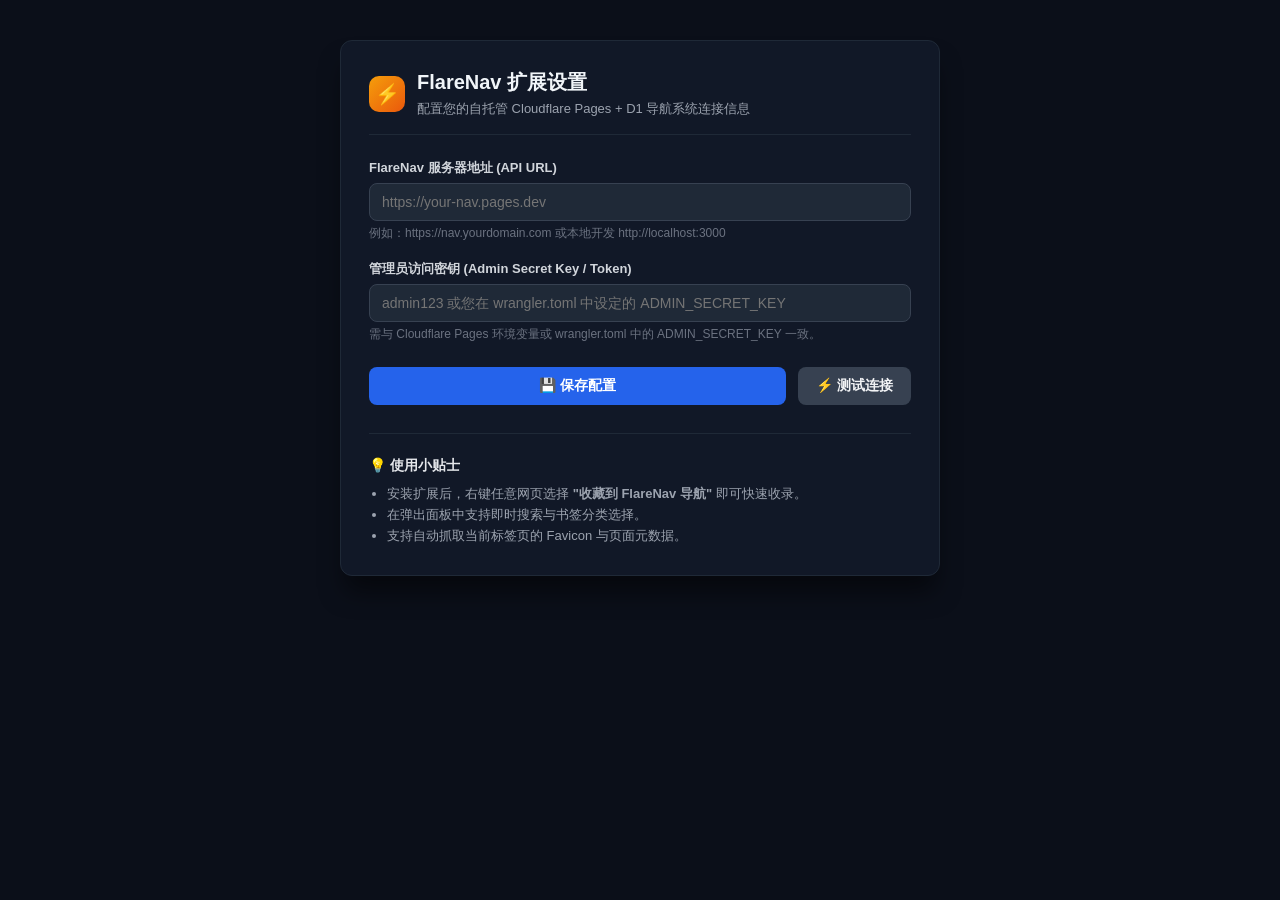
==== extension/options.html @ d93fbca4 "feat: initialize project structure for FlareNav Setup base project scaffolding with React, Vite, Tai" ====
<!DOCTYPE html>
<html lang="zh-CN">
<head>
  <meta charset="UTF-8">
  <meta name="viewport" content="width=device-width, initial-scale=1.0">
  <title>FlareNav 扩展选项与配置</title>
  <style>
    * {
      box-sizing: border-box;
      margin: 0;
      padding: 0;
      font-family: -apple-system, BlinkMacSystemFont, "Segoe UI", Roboto, sans-serif;
    }
    body {
      background: #0b0f19;
      color: #f1f5f9;
      padding: 40px 20px;
      display: flex;
      justify-content: center;
    }
    .container {
      max-width: 600px;
      width: 100%;
      background: #111827;
      border: 1px solid #1f2937;
      border-radius: 12px;
      padding: 28px;
      box-shadow: 0 20px 25px -5px rgba(0, 0, 0, 0.5);
    }
    .header {
      display: flex;
      align-items: center;
      gap: 12px;
      margin-bottom: 24px;
      padding-bottom: 16px;
      border-bottom: 1px solid #1f2937;
    }
    .logo {
      width: 36px;
      height: 36px;
      background: linear-gradient(135deg, #f59e0b, #ea580c);
      border-radius: 10px;
      display: flex;
      align-items: center;
      justify-content: center;
      font-size: 20px;
    }
    h1 {
      font-size: 20px;
      font-weight: 700;
    }
    p.desc {
      font-size: 13px;
      color: #9ca3af;
      margin-top: 4px;
    }
    .form-group {
      margin-bottom: 18px;
    }
    label {
      display: block;
      font-size: 13px;
      font-weight: 600;
      color: #d1d5db;
      margin-bottom: 6px;
    }
    input {
      width: 100%;
      padding: 10px 12px;
      background: #1f2937;
      border: 1px solid #374151;
      border-radius: 8px;
      color: #f9fafb;
      font-size: 14px;
      outline: none;
      transition: border-color 0.2s;
    }
    input:focus {
      border-color: #3b82f6;
    }
    .help-text {
      font-size: 12px;
      color: #6b7280;
      margin-top: 4px;
    }
    .btn-row {
      display: flex;
      gap: 12px;
      margin-top: 24px;
    }
    button {
      padding: 10px 18px;
      border-radius: 8px;
      font-size: 14px;
      font-weight: 600;
      cursor: pointer;
      border: none;
      transition: background 0.2s, opacity 0.2s;
    }
    .btn-primary {
      background: #2563eb;
      color: #ffffff;
      flex: 1;
    }
    .btn-primary:hover {
      background: #1d4ed8;
    }
    .btn-secondary {
      background: #374151;
      color: #f3f4f6;
    }
    .btn-secondary:hover {
      background: #4b5563;
    }
    .status-box {
      margin-top: 18px;
      padding: 12px;
      border-radius: 8px;
      font-size: 13px;
      display: none;
    }
    .status-box.success {
      display: block;
      background: rgba(16, 185, 129, 0.15);
      border: 1px solid #059669;
      color: #6ee7b7;
    }
    .status-box.error {
      display: block;
      background: rgba(239, 68, 68, 0.15);
      border: 1px solid #dc2626;
      color: #fca5a5;
    }
    .doc-section {
      margin-top: 28px;
      padding-top: 20px;
      border-top: 1px solid #1f2937;
      font-size: 13px;
      color: #9ca3af;
      line-height: 1.6;
    }
    .doc-section code {
      background: #1f2937;
      padding: 2px 6px;
      border-radius: 4px;
      color: #38bdf8;
      font-family: monospace;
    }
  </style>
</head>
<body>
  <div class="container">
    <div class="header">
      <div class="logo">⚡</div>
      <div>
        <h1>FlareNav 扩展设置</h1>
        <p class="desc">配置您的自托管 Cloudflare Pages + D1 导航系统连接信息</p>
      </div>
    </div>

    <div class="form-group">
      <label for="apiUrl">FlareNav 服务器地址 (API URL)</label>
      <input type="url" id="apiUrl" placeholder="https://your-nav.pages.dev" required />
      <p class="help-text">例如：<code>https://nav.yourdomain.com</code> 或本地开发 <code>http://localhost:3000</code></p>
    </div>

    <div class="form-group">
      <label for="secretToken">管理员访问密钥 (Admin Secret Key / Token)</label>
      <input type="password" id="secretToken" placeholder="admin123 或您在 wrangler.toml 中设定的 ADMIN_SECRET_KEY" />
      <p class="help-text">需与 Cloudflare Pages 环境变量或 <code>wrangler.toml</code> 中的 <code>ADMIN_SECRET_KEY</code> 一致。</p>
    </div>

    <div class="btn-row">
      <button id="saveBtn" class="btn-primary">💾 保存配置</button>
      <button id="testBtn" class="btn-secondary">⚡ 测试连接</button>
    </div>

    <div id="statusBox" class="status-box"></div>

    <div class="doc-section">
      <h3 style="color:#e5e7eb; font-size:14px; margin-bottom:8px;">💡 使用小贴士</h3>
      <ul style="padding-left: 18px;">
        <li>安装扩展后，右键任意网页选择 <strong>"收藏到 FlareNav 导航"</strong> 即可快速收录。</li>
        <li>在弹出面板中支持即时搜索与书签分类选择。</li>
        <li>支持自动抓取当前标签页的 Favicon 与页面元数据。</li>
      </ul>
    </div>
  </div>

  <script src="options.js"></script>
</body>
</html>
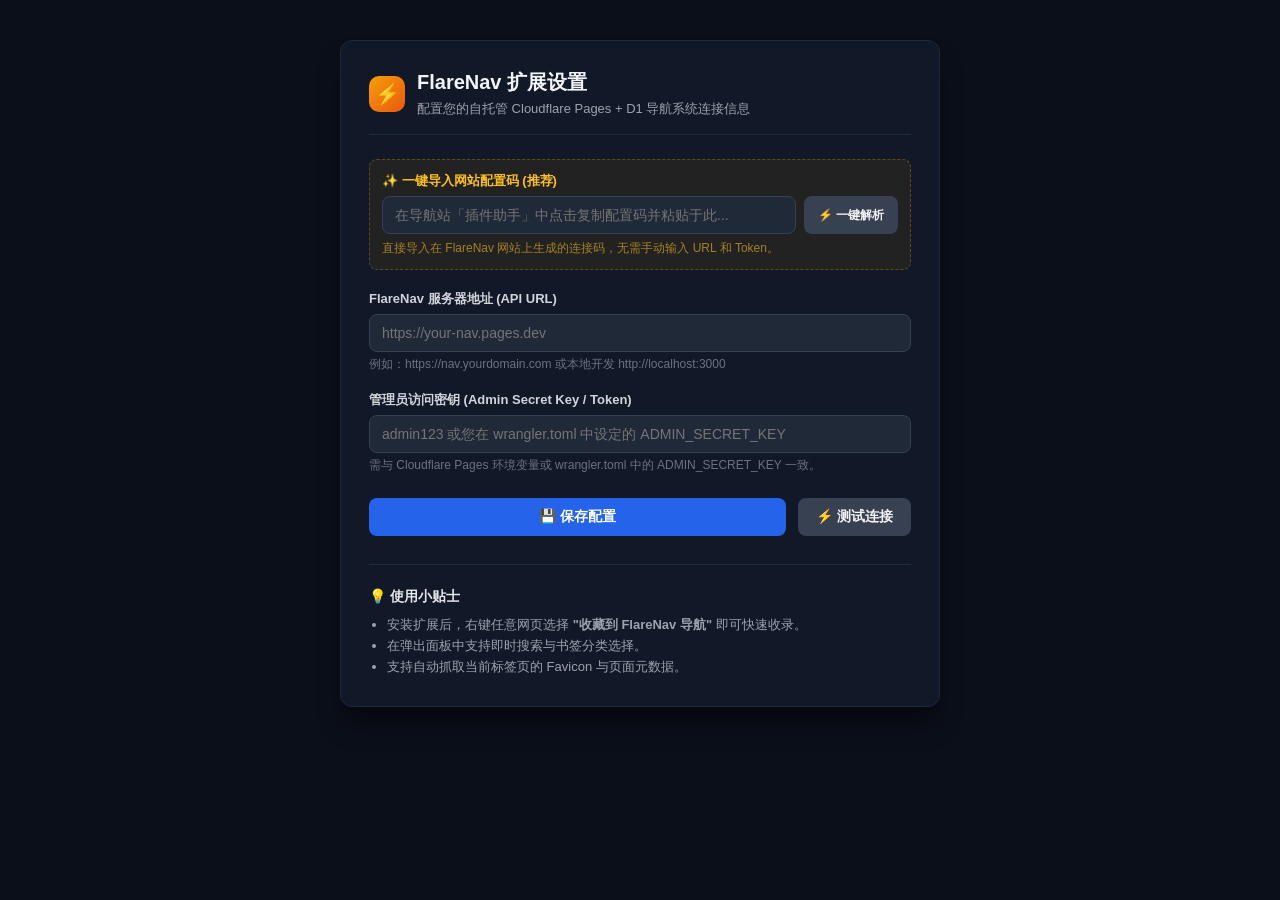
==== commit 7f064770: "feat: add Cloudflare Zero Trust auth and quick-import - Integrate Cloudflare Zero Trust header authe" ====
--- a/extension/options.html
+++ b/extension/options.html
@@ -158,6 +158,15 @@
       </div>
     </div>
 
+    <div class="form-group" style="background: rgba(245, 158, 11, 0.08); border: 1px dashed rgba(245, 158, 11, 0.3); border-radius: 8px; padding: 12px; margin-bottom: 20px;">
+      <label for="quickCodeInput" style="color: #fbbf24;">✨ 一键导入网站配置码 (推荐)</label>
+      <div style="display: flex; gap: 8px; margin-top: 6px;">
+        <input type="text" id="quickCodeInput" placeholder="在导航站「插件助手」中点击复制配置码并粘贴于此..." style="flex:1;" />
+        <button id="importCodeBtn" class="btn-secondary" style="white-space:nowrap; padding: 8px 14px; font-size:12px;">⚡ 一键解析</button>
+      </div>
+      <p class="help-text" style="color:#fbbf2499; margin-top:6px;">直接导入在 FlareNav 网站上生成的连接码，无需手动输入 URL 和 Token。</p>
+    </div>
+
     <div class="form-group">
       <label for="apiUrl">FlareNav 服务器地址 (API URL)</label>
       <input type="url" id="apiUrl" placeholder="https://your-nav.pages.dev" required />
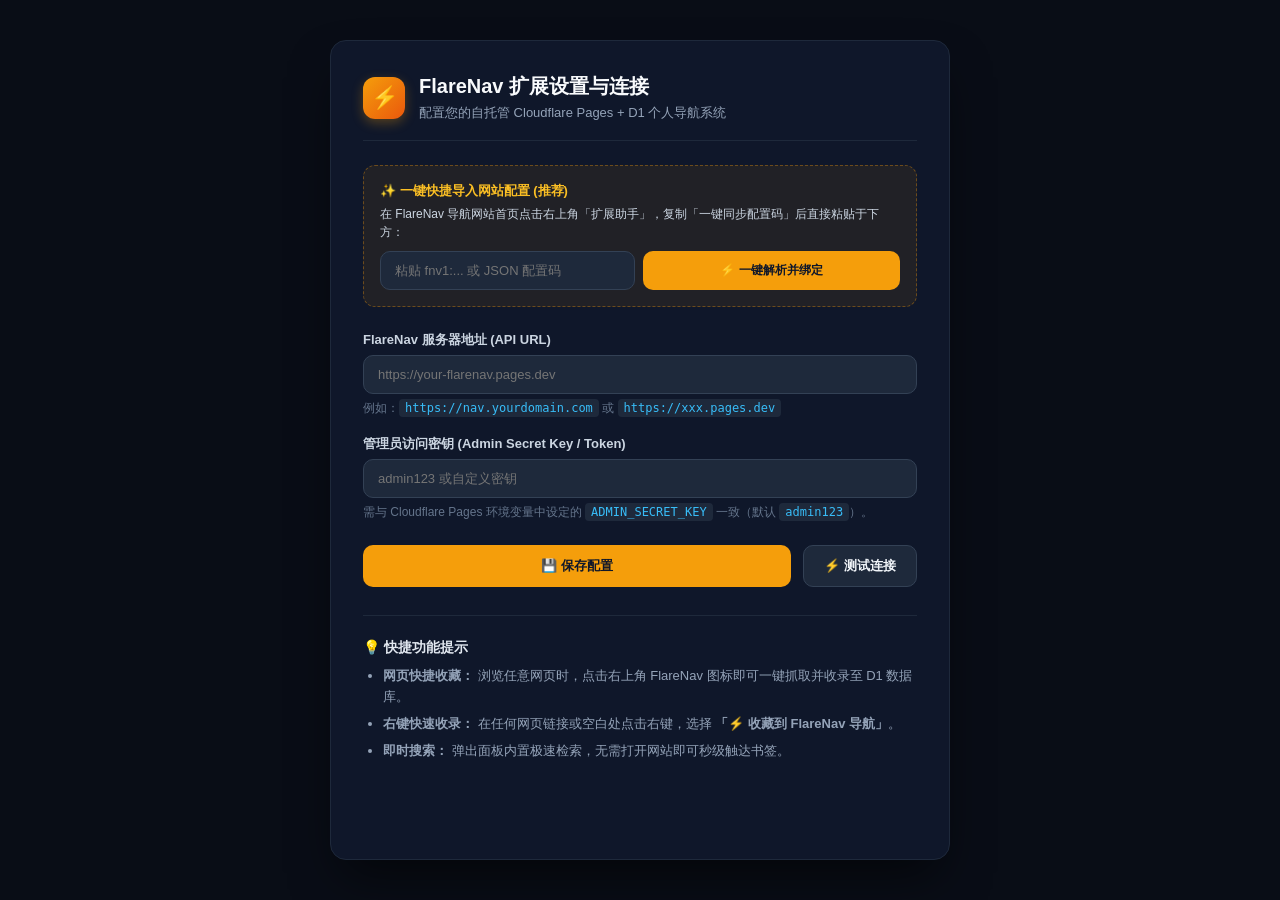
==== commit a1465472: "feat: upgrade UI, branding, and extension features - Refactor FlareNav branding and meta information" ====
--- a/extension/options.html
+++ b/extension/options.html
@@ -4,6 +4,7 @@
   <meta charset="UTF-8">
   <meta name="viewport" content="width=device-width, initial-scale=1.0">
   <title>FlareNav 扩展选项与配置</title>
+  <link rel="icon" type="image/png" href="icons/icon-32.png">
   <style>
     * {
       box-sizing: border-box;
@@ -12,47 +13,65 @@
       font-family: -apple-system, BlinkMacSystemFont, "Segoe UI", Roboto, sans-serif;
     }
     body {
-      background: #0b0f19;
+      background: #090d16;
       color: #f1f5f9;
       padding: 40px 20px;
       display: flex;
       justify-content: center;
+      min-height: 100vh;
     }
     .container {
-      max-width: 600px;
+      max-width: 620px;
       width: 100%;
-      background: #111827;
-      border: 1px solid #1f2937;
+      background: #0f172a;
+      border: 1px solid #1e293b;
+      border-radius: 16px;
+      padding: 32px;
+      box-shadow: 0 25px 50px -12px rgba(0, 0, 0, 0.6);
+    }
+    .header {
+      display: flex;
+      align-items: center;
+      gap: 14px;
+      margin-bottom: 24px;
+      padding-bottom: 18px;
+      border-bottom: 1px solid #1e293b;
+    }
+    .logo {
+      width: 42px;
+      height: 42px;
+      background: linear-gradient(135deg, #f59e0b, #ea580c);
       border-radius: 12px;
-      padding: 28px;
-      box-shadow: 0 20px 25px -5px rgba(0, 0, 0, 0.5);
-    }
-    .header {
-      display: flex;
-      align-items: center;
-      gap: 12px;
-      margin-bottom: 24px;
-      padding-bottom: 16px;
-      border-bottom: 1px solid #1f2937;
-    }
-    .logo {
-      width: 36px;
-      height: 36px;
-      background: linear-gradient(135deg, #f59e0b, #ea580c);
-      border-radius: 10px;
       display: flex;
       align-items: center;
       justify-content: center;
-      font-size: 20px;
+      font-size: 22px;
+      box-shadow: 0 4px 12px rgba(245, 158, 11, 0.3);
     }
     h1 {
       font-size: 20px;
       font-weight: 700;
+      color: #f8fafc;
     }
     p.desc {
       font-size: 13px;
-      color: #9ca3af;
+      color: #94a3b8;
       margin-top: 4px;
+    }
+    .quick-card {
+      background: rgba(245, 158, 11, 0.08);
+      border: 1px dashed rgba(245, 158, 11, 0.35);
+      border-radius: 12px;
+      padding: 16px;
+      margin-bottom: 24px;
+    }
+    .quick-card-title {
+      font-size: 13px;
+      font-weight: 700;
+      color: #fbbf24;
+      display: flex;
+      align-items: center;
+      gap: 6px;
     }
     .form-group {
       margin-bottom: 18px;
@@ -61,27 +80,37 @@
       display: block;
       font-size: 13px;
       font-weight: 600;
-      color: #d1d5db;
+      color: #cbd5e1;
       margin-bottom: 6px;
     }
     input {
       width: 100%;
-      padding: 10px 12px;
-      background: #1f2937;
-      border: 1px solid #374151;
-      border-radius: 8px;
-      color: #f9fafb;
-      font-size: 14px;
+      padding: 11px 14px;
+      background: #1e293b;
+      border: 1px solid #334155;
+      border-radius: 10px;
+      color: #f8fafc;
+      font-size: 13px;
       outline: none;
-      transition: border-color 0.2s;
+      transition: all 0.2s;
     }
     input:focus {
-      border-color: #3b82f6;
+      border-color: #f59e0b;
+      background: #1e293b;
+      box-shadow: 0 0 0 2px rgba(245, 158, 11, 0.15);
     }
     .help-text {
       font-size: 12px;
-      color: #6b7280;
-      margin-top: 4px;
+      color: #64748b;
+      margin-top: 5px;
+      line-height: 1.5;
+    }
+    .help-text code {
+      background: #1e293b;
+      padding: 2px 6px;
+      border-radius: 4px;
+      color: #38bdf8;
+      font-family: monospace;
     }
     .btn-row {
       display: flex;
@@ -89,35 +118,41 @@
       margin-top: 24px;
     }
     button {
-      padding: 10px 18px;
-      border-radius: 8px;
-      font-size: 14px;
-      font-weight: 600;
+      padding: 11px 20px;
+      border-radius: 10px;
+      font-size: 13px;
+      font-weight: 700;
       cursor: pointer;
       border: none;
-      transition: background 0.2s, opacity 0.2s;
+      transition: all 0.2s;
+      display: inline-flex;
+      align-items: center;
+      justify-content: center;
+      gap: 6px;
     }
     .btn-primary {
-      background: #2563eb;
-      color: #ffffff;
+      background: #f59e0b;
+      color: #0f172a;
       flex: 1;
     }
     .btn-primary:hover {
-      background: #1d4ed8;
+      background: #d97706;
     }
     .btn-secondary {
-      background: #374151;
-      color: #f3f4f6;
+      background: #1e293b;
+      color: #f1f5f9;
+      border: 1px solid #334155;
     }
     .btn-secondary:hover {
-      background: #4b5563;
+      background: #334155;
     }
     .status-box {
-      margin-top: 18px;
-      padding: 12px;
-      border-radius: 8px;
+      margin-top: 20px;
+      padding: 14px;
+      border-radius: 10px;
       font-size: 13px;
       display: none;
+      line-height: 1.5;
     }
     .status-box.success {
       display: block;
@@ -134,17 +169,21 @@
     .doc-section {
       margin-top: 28px;
       padding-top: 20px;
-      border-top: 1px solid #1f2937;
-      font-size: 13px;
-      color: #9ca3af;
+      border-top: 1px solid #1e293b;
+      font-size: 13px;
+      color: #94a3b8;
       line-height: 1.6;
     }
-    .doc-section code {
-      background: #1f2937;
-      padding: 2px 6px;
-      border-radius: 4px;
-      color: #38bdf8;
-      font-family: monospace;
+    .doc-section h3 {
+      color: #e2e8f0;
+      font-size: 14px;
+      margin-bottom: 8px;
+    }
+    .doc-section ul {
+      padding-left: 20px;
+    }
+    .doc-section li {
+      margin-bottom: 6px;
     }
   </style>
 </head>
@@ -153,30 +192,37 @@
     <div class="header">
       <div class="logo">⚡</div>
       <div>
-        <h1>FlareNav 扩展设置</h1>
-        <p class="desc">配置您的自托管 Cloudflare Pages + D1 导航系统连接信息</p>
+        <h1>FlareNav 扩展设置与连接</h1>
+        <p class="desc">配置您的自托管 Cloudflare Pages + D1 个人导航系统</p>
       </div>
     </div>
 
-    <div class="form-group" style="background: rgba(245, 158, 11, 0.08); border: 1px dashed rgba(245, 158, 11, 0.3); border-radius: 8px; padding: 12px; margin-bottom: 20px;">
-      <label for="quickCodeInput" style="color: #fbbf24;">✨ 一键导入网站配置码 (推荐)</label>
-      <div style="display: flex; gap: 8px; margin-top: 6px;">
-        <input type="text" id="quickCodeInput" placeholder="在导航站「插件助手」中点击复制配置码并粘贴于此..." style="flex:1;" />
-        <button id="importCodeBtn" class="btn-secondary" style="white-space:nowrap; padding: 8px 14px; font-size:12px;">⚡ 一键解析</button>
+    <!-- 1-Click Quick Import Card -->
+    <div class="quick-card">
+      <div class="quick-card-title">
+        <span>✨ 一键快捷导入网站配置 (推荐)</span>
       </div>
-      <p class="help-text" style="color:#fbbf2499; margin-top:6px;">直接导入在 FlareNav 网站上生成的连接码，无需手动输入 URL 和 Token。</p>
+      <p class="help-text" style="color: #cbd5e1; margin-bottom: 10px;">
+        在 FlareNav 导航网站首页点击右上角「扩展助手」，复制「一键同步配置码」后直接粘贴于下方：
+      </p>
+      <div style="display: flex; gap: 8px;">
+        <input type="text" id="quickCodeInput" placeholder="粘贴 fnv1:... 或 JSON 配置码" style="flex: 1;" />
+        <button id="importCodeBtn" class="btn-primary" style="white-space: nowrap; padding: 10px 16px; font-size: 12px;">
+          ⚡ 一键解析并绑定
+        </button>
+      </div>
     </div>
 
     <div class="form-group">
       <label for="apiUrl">FlareNav 服务器地址 (API URL)</label>
-      <input type="url" id="apiUrl" placeholder="https://your-nav.pages.dev" required />
-      <p class="help-text">例如：<code>https://nav.yourdomain.com</code> 或本地开发 <code>http://localhost:3000</code></p>
+      <input type="url" id="apiUrl" placeholder="https://your-flarenav.pages.dev" required />
+      <p class="help-text">例如：<code>https://nav.yourdomain.com</code> 或 <code>https://xxx.pages.dev</code></p>
     </div>
 
     <div class="form-group">
       <label for="secretToken">管理员访问密钥 (Admin Secret Key / Token)</label>
-      <input type="password" id="secretToken" placeholder="admin123 或您在 wrangler.toml 中设定的 ADMIN_SECRET_KEY" />
-      <p class="help-text">需与 Cloudflare Pages 环境变量或 <code>wrangler.toml</code> 中的 <code>ADMIN_SECRET_KEY</code> 一致。</p>
+      <input type="password" id="secretToken" placeholder="admin123 或自定义密钥" />
+      <p class="help-text">需与 Cloudflare Pages 环境变量中设定的 <code>ADMIN_SECRET_KEY</code> 一致（默认 <code>admin123</code>）。</p>
     </div>
 
     <div class="btn-row">
@@ -187,11 +233,11 @@
     <div id="statusBox" class="status-box"></div>
 
     <div class="doc-section">
-      <h3 style="color:#e5e7eb; font-size:14px; margin-bottom:8px;">💡 使用小贴士</h3>
-      <ul style="padding-left: 18px;">
-        <li>安装扩展后，右键任意网页选择 <strong>"收藏到 FlareNav 导航"</strong> 即可快速收录。</li>
-        <li>在弹出面板中支持即时搜索与书签分类选择。</li>
-        <li>支持自动抓取当前标签页的 Favicon 与页面元数据。</li>
+      <h3>💡 快捷功能提示</h3>
+      <ul>
+        <li><strong>网页快捷收藏：</strong> 浏览任意网页时，点击右上角 FlareNav 图标即可一键抓取并收录至 D1 数据库。</li>
+        <li><strong>右键快速收录：</strong> 在任何网页链接或空白处点击右键，选择 <strong>「⚡ 收藏到 FlareNav 导航」</strong>。</li>
+        <li><strong>即时搜索：</strong> 弹出面板内置极速检索，无需打开网站即可秒级触达书签。</li>
       </ul>
     </div>
   </div>
